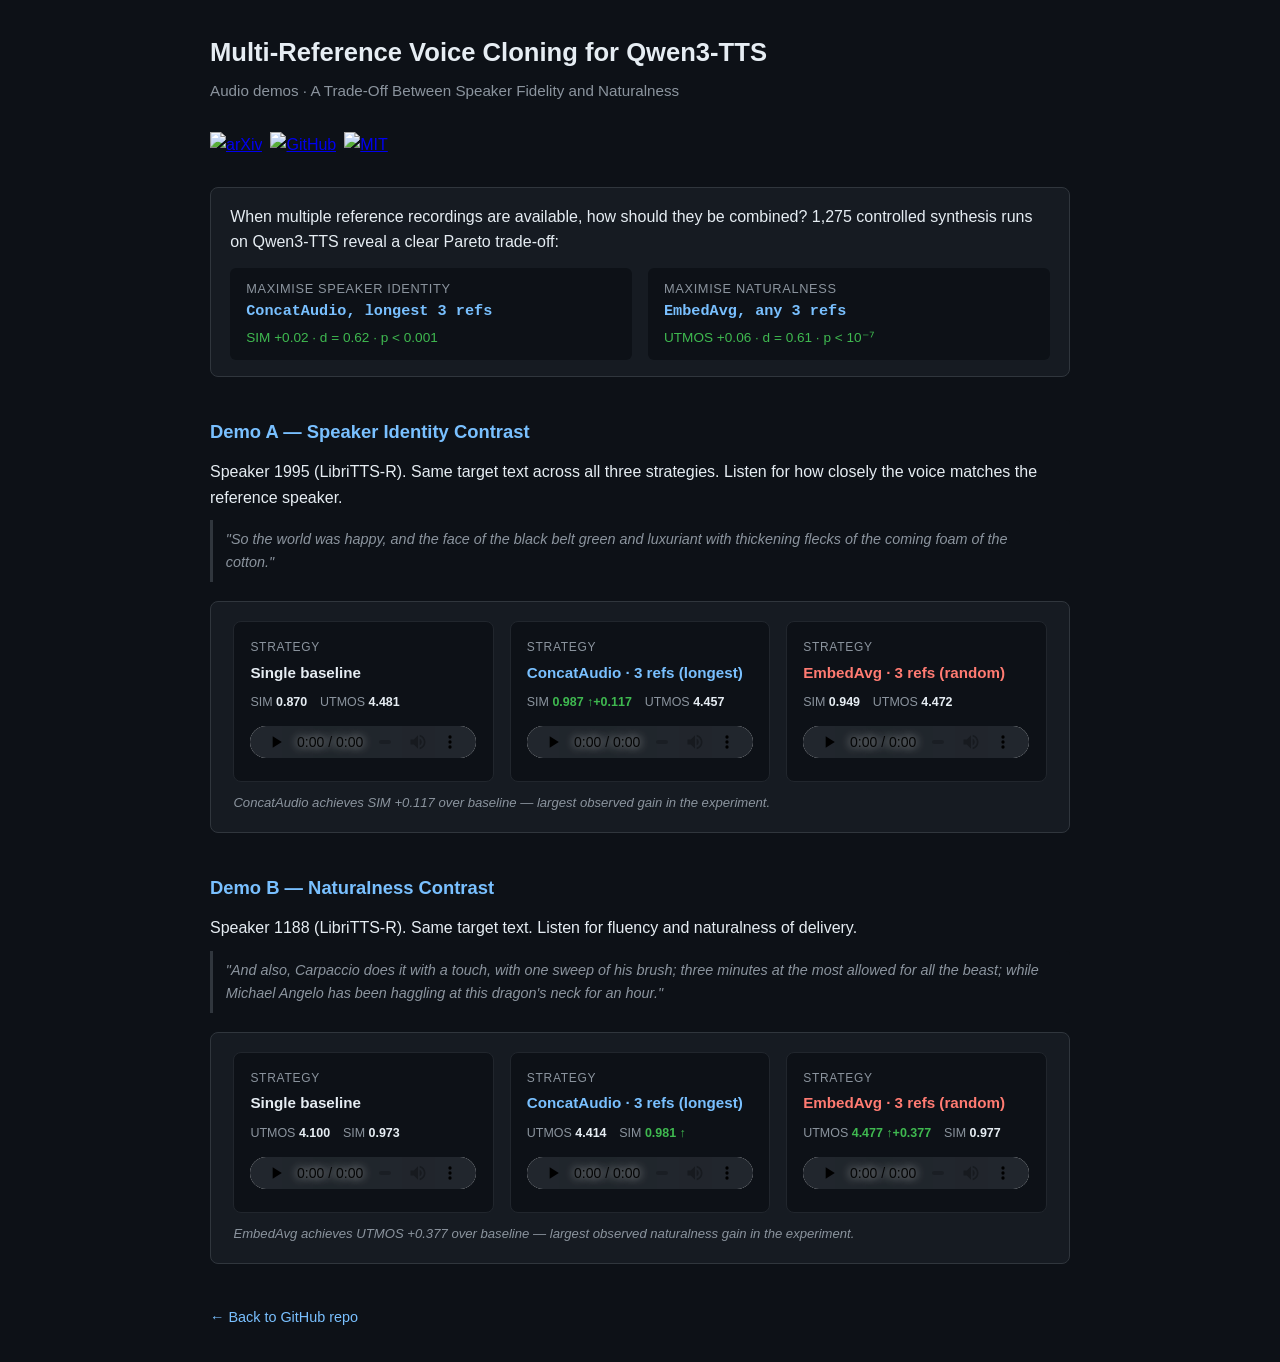
==== docs/index.html @ 938e25a0 "demo: add GitHub Pages audio demo site with best-contrast examples from results" ====
<!DOCTYPE html>
<html lang="en">
<head>
  <meta charset="UTF-8">
  <meta name="viewport" content="width=device-width, initial-scale=1.0">
  <title>Multi-Reference Voice Cloning — Audio Demos</title>
  <style>
    * { box-sizing: border-box; margin: 0; padding: 0; }

    body {
      font-family: -apple-system, BlinkMacSystemFont, "Segoe UI", Helvetica, Arial, sans-serif;
      background: #0d1117;
      color: #e6edf3;
      line-height: 1.6;
      padding: 2rem 1rem;
    }

    .container { max-width: 860px; margin: 0 auto; }

    h1 { font-size: 1.6rem; font-weight: 700; margin-bottom: 0.4rem; }
    h2 { font-size: 1.15rem; font-weight: 600; margin: 2.5rem 0 0.8rem; color: #79c0ff; }
    h3 { font-size: 0.95rem; font-weight: 600; margin-bottom: 0.3rem; color: #a5d6ff; }

    .subtitle { color: #8b949e; font-size: 0.95rem; margin-bottom: 1.8rem; }

    .badges { display: flex; gap: 0.5rem; flex-wrap: wrap; margin-bottom: 1.8rem; }
    .badges a img { height: 20px; }

    .finding {
      background: #161b22;
      border: 1px solid #30363d;
      border-radius: 8px;
      padding: 1rem 1.2rem;
      margin-bottom: 1.8rem;
    }
    .finding-grid { display: grid; grid-template-columns: 1fr 1fr; gap: 1rem; margin-top: 0.8rem; }
    .finding-item { background: #0d1117; border-radius: 6px; padding: 0.7rem 1rem; }
    .finding-item .goal { font-size: 0.8rem; text-transform: uppercase; color: #8b949e; letter-spacing: 0.05em; }
    .finding-item .strategy { font-weight: 600; font-family: monospace; font-size: 0.95rem; color: #79c0ff; }
    .finding-item .gain { font-size: 0.85rem; color: #3fb950; margin-top: 0.2rem; }

    .demo-set {
      background: #161b22;
      border: 1px solid #30363d;
      border-radius: 8px;
      padding: 1.2rem 1.4rem;
      margin-bottom: 1.5rem;
    }
    .target-text {
      background: #0d1117;
      border-left: 3px solid #30363d;
      padding: 0.5rem 0.8rem;
      margin: 0.6rem 0 1.2rem;
      font-style: italic;
      font-size: 0.9rem;
      color: #8b949e;
      border-radius: 0 4px 4px 0;
    }

    .samples { display: grid; grid-template-columns: repeat(auto-fit, minmax(220px, 1fr)); gap: 1rem; }
    .sample {
      background: #0d1117;
      border: 1px solid #21262d;
      border-radius: 8px;
      padding: 1rem;
    }
    .sample-label {
      font-size: 0.75rem;
      text-transform: uppercase;
      letter-spacing: 0.06em;
      color: #8b949e;
      margin-bottom: 0.2rem;
    }
    .sample-name { font-weight: 600; font-size: 0.95rem; margin-bottom: 0.5rem; }
    .sample-name.baseline { color: #e6edf3; }
    .sample-name.concat { color: #79c0ff; }
    .sample-name.embed { color: #ff7b72; }

    .metrics { display: flex; gap: 0.8rem; margin-bottom: 0.6rem; flex-wrap: wrap; }
    .metric { font-size: 0.78rem; color: #8b949e; }
    .metric span { color: #e6edf3; font-weight: 600; }
    .metric .up { color: #3fb950; }
    .metric .down { color: #ff7b72; }

    audio {
      width: 100%;
      height: 32px;
      margin-top: 0.2rem;
    }
    audio::-webkit-media-controls-panel { background: #21262d; }

    .section-note {
      font-size: 0.82rem;
      color: #8b949e;
      margin-top: 0.6rem;
      font-style: italic;
    }

    .back-link { margin-top: 2.5rem; }
    .back-link a { color: #79c0ff; text-decoration: none; font-size: 0.9rem; }
    .back-link a:hover { text-decoration: underline; }

    @media (max-width: 600px) {
      .finding-grid { grid-template-columns: 1fr; }
      .samples { grid-template-columns: 1fr; }
    }
  </style>
</head>
<body>
<div class="container">

  <h1>Multi-Reference Voice Cloning for Qwen3-TTS</h1>
  <p class="subtitle">Audio demos · A Trade-Off Between Speaker Fidelity and Naturalness</p>

  <div class="badges">
    <a href="https://arxiv.org/abs/XXXX.XXXXX"><img src="https://img.shields.io/badge/arXiv-XXXX.XXXXX-b31b1b.svg" alt="arXiv"></a>
    <a href="https://github.com/CallumJMac/tts"><img src="https://img.shields.io/badge/GitHub-CallumJMac/tts-24292e.svg?logo=github" alt="GitHub"></a>
    <a href="https://opensource.org/licenses/MIT"><img src="https://img.shields.io/badge/License-MIT-yellow.svg" alt="MIT"></a>
  </div>

  <div class="finding">
    <p>When multiple reference recordings are available, how should they be combined?
    1,275 controlled synthesis runs on Qwen3-TTS reveal a clear Pareto trade-off:</p>
    <div class="finding-grid">
      <div class="finding-item">
        <div class="goal">Maximise speaker identity</div>
        <div class="strategy">ConcatAudio, longest 3 refs</div>
        <div class="gain">SIM +0.02 · d = 0.62 · p &lt; 0.001</div>
      </div>
      <div class="finding-item">
        <div class="goal">Maximise naturalness</div>
        <div class="strategy">EmbedAvg, any 3 refs</div>
        <div class="gain">UTMOS +0.06 · d = 0.61 · p &lt; 10⁻⁷</div>
      </div>
    </div>
  </div>

  <!-- ── Demo A: Speaker identity contrast ──────────────────────────── -->
  <h2>Demo A — Speaker Identity Contrast</h2>
  <p>Speaker 1995 (LibriTTS-R). Same target text across all three strategies.
  Listen for how closely the voice matches the reference speaker.</p>
  <div class="target-text">
    "So the world was happy, and the face of the black belt green and luxuriant
    with thickening flecks of the coming foam of the cotton."
  </div>

  <div class="demo-set">
    <div class="samples">
      <div class="sample">
        <div class="sample-label">Strategy</div>
        <div class="sample-name baseline">Single baseline</div>
        <div class="metrics">
          <div class="metric">SIM <span>0.870</span></div>
          <div class="metric">UTMOS <span>4.481</span></div>
        </div>
        <audio controls preload="none">
          <source src="samples/demo_a_baseline.wav" type="audio/wav">
        </audio>
      </div>

      <div class="sample">
        <div class="sample-label">Strategy</div>
        <div class="sample-name concat">ConcatAudio · 3 refs (longest)</div>
        <div class="metrics">
          <div class="metric">SIM <span class="up">0.987 ↑+0.117</span></div>
          <div class="metric">UTMOS <span>4.457</span></div>
        </div>
        <audio controls preload="none">
          <source src="samples/demo_a_concat.wav" type="audio/wav">
        </audio>
      </div>

      <div class="sample">
        <div class="sample-label">Strategy</div>
        <div class="sample-name embed">EmbedAvg · 3 refs (random)</div>
        <div class="metrics">
          <div class="metric">SIM <span>0.949</span></div>
          <div class="metric">UTMOS <span>4.472</span></div>
        </div>
        <audio controls preload="none">
          <source src="samples/demo_a_embed.wav" type="audio/wav">
        </audio>
      </div>
    </div>
    <p class="section-note">ConcatAudio achieves SIM +0.117 over baseline — largest observed gain in the experiment.</p>
  </div>

  <!-- ── Demo B: Naturalness contrast ───────────────────────────────── -->
  <h2>Demo B — Naturalness Contrast</h2>
  <p>Speaker 1188 (LibriTTS-R). Same target text. Listen for fluency and
  naturalness of delivery.</p>
  <div class="target-text">
    "And also, Carpaccio does it with a touch, with one sweep of his brush;
    three minutes at the most allowed for all the beast; while Michael Angelo
    has been haggling at this dragon's neck for an hour."
  </div>

  <div class="demo-set">
    <div class="samples">
      <div class="sample">
        <div class="sample-label">Strategy</div>
        <div class="sample-name baseline">Single baseline</div>
        <div class="metrics">
          <div class="metric">UTMOS <span>4.100</span></div>
          <div class="metric">SIM <span>0.973</span></div>
        </div>
        <audio controls preload="none">
          <source src="samples/demo_b_baseline.wav" type="audio/wav">
        </audio>
      </div>

      <div class="sample">
        <div class="sample-label">Strategy</div>
        <div class="sample-name concat">ConcatAudio · 3 refs (longest)</div>
        <div class="metrics">
          <div class="metric">UTMOS <span>4.414</span></div>
          <div class="metric">SIM <span class="up">0.981 ↑</span></div>
        </div>
        <audio controls preload="none">
          <source src="samples/demo_b_concat.wav" type="audio/wav">
        </audio>
      </div>

      <div class="sample">
        <div class="sample-label">Strategy</div>
        <div class="sample-name embed">EmbedAvg · 3 refs (random)</div>
        <div class="metrics">
          <div class="metric">UTMOS <span class="up">4.477 ↑+0.377</span></div>
          <div class="metric">SIM <span>0.977</span></div>
        </div>
        <audio controls preload="none">
          <source src="samples/demo_b_embed.wav" type="audio/wav">
        </audio>
      </div>
    </div>
    <p class="section-note">EmbedAvg achieves UTMOS +0.377 over baseline — largest observed naturalness gain in the experiment.</p>
  </div>

  <div class="back-link">
    <a href="https://github.com/CallumJMac/tts">← Back to GitHub repo</a>
  </div>

</div>
</body>
</html>
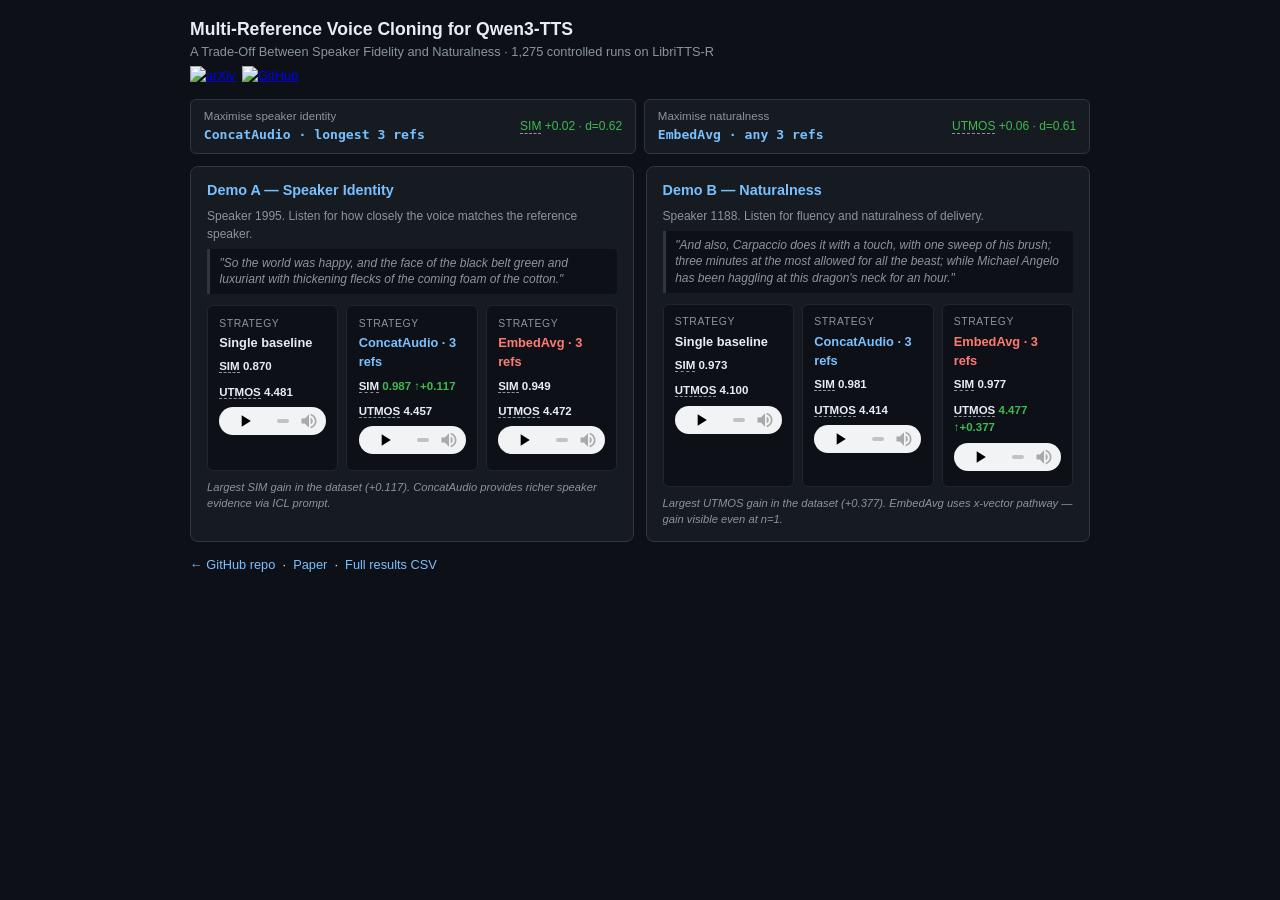
==== commit 571d0650: "demo: fix metric order consistency, add tooltips, compact layout to single screen" ====
--- a/docs/index.html
+++ b/docs/index.html
@@ -11,97 +11,127 @@
       font-family: -apple-system, BlinkMacSystemFont, "Segoe UI", Helvetica, Arial, sans-serif;
       background: #0d1117;
       color: #e6edf3;
-      line-height: 1.6;
-      padding: 2rem 1rem;
-    }
-
-    .container { max-width: 860px; margin: 0 auto; }
-
-    h1 { font-size: 1.6rem; font-weight: 700; margin-bottom: 0.4rem; }
-    h2 { font-size: 1.15rem; font-weight: 600; margin: 2.5rem 0 0.8rem; color: #79c0ff; }
-    h3 { font-size: 0.95rem; font-weight: 600; margin-bottom: 0.3rem; color: #a5d6ff; }
-
-    .subtitle { color: #8b949e; font-size: 0.95rem; margin-bottom: 1.8rem; }
-
-    .badges { display: flex; gap: 0.5rem; flex-wrap: wrap; margin-bottom: 1.8rem; }
-    .badges a img { height: 20px; }
-
+      font-size: 13px;
+      line-height: 1.5;
+      padding: 1rem;
+      min-height: 100vh;
+    }
+
+    .container { max-width: 900px; margin: 0 auto; }
+
+    /* Header */
+    .header { display: flex; justify-content: space-between; align-items: flex-start; gap: 1rem; margin-bottom: 0.8rem; flex-wrap: wrap; }
+    h1 { font-size: 1.1rem; font-weight: 700; }
+    .subtitle { color: #8b949e; font-size: 0.8rem; }
+    .badges { display: flex; gap: 0.4rem; flex-wrap: wrap; margin-top: 0.3rem; }
+    .badges a img { height: 18px; }
+
+    /* Finding bar */
     .finding {
+      display: grid;
+      grid-template-columns: 1fr 1fr;
+      gap: 0.5rem;
+      margin-bottom: 0.8rem;
+    }
+    .finding-item {
       background: #161b22;
       border: 1px solid #30363d;
-      border-radius: 8px;
-      padding: 1rem 1.2rem;
-      margin-bottom: 1.8rem;
-    }
-    .finding-grid { display: grid; grid-template-columns: 1fr 1fr; gap: 1rem; margin-top: 0.8rem; }
-    .finding-item { background: #0d1117; border-radius: 6px; padding: 0.7rem 1rem; }
-    .finding-item .goal { font-size: 0.8rem; text-transform: uppercase; color: #8b949e; letter-spacing: 0.05em; }
-    .finding-item .strategy { font-weight: 600; font-family: monospace; font-size: 0.95rem; color: #79c0ff; }
-    .finding-item .gain { font-size: 0.85rem; color: #3fb950; margin-top: 0.2rem; }
+      border-radius: 6px;
+      padding: 0.5rem 0.8rem;
+      display: flex;
+      align-items: center;
+      gap: 0.8rem;
+    }
+    .finding-item .goal { font-size: 0.72rem; color: #8b949e; white-space: nowrap; }
+    .finding-item .strategy { font-weight: 600; font-family: monospace; font-size: 0.82rem; color: #79c0ff; }
+    .finding-item .gain { font-size: 0.75rem; color: #3fb950; margin-left: auto; white-space: nowrap; }
+
+    /* Demo grid */
+    .demos { display: grid; grid-template-columns: 1fr 1fr; gap: 0.7rem; }
 
     .demo-set {
       background: #161b22;
       border: 1px solid #30363d;
       border-radius: 8px;
-      padding: 1.2rem 1.4rem;
-      margin-bottom: 1.5rem;
-    }
+      padding: 0.8rem 1rem;
+    }
+    h2 { font-size: 0.9rem; font-weight: 700; color: #79c0ff; margin-bottom: 0.3rem; }
+    .desc { color: #8b949e; font-size: 0.75rem; margin-bottom: 0.4rem; }
     .target-text {
       background: #0d1117;
       border-left: 3px solid #30363d;
-      padding: 0.5rem 0.8rem;
-      margin: 0.6rem 0 1.2rem;
+      padding: 0.35rem 0.6rem;
+      margin-bottom: 0.7rem;
       font-style: italic;
-      font-size: 0.9rem;
+      font-size: 0.75rem;
       color: #8b949e;
       border-radius: 0 4px 4px 0;
-    }
-
-    .samples { display: grid; grid-template-columns: repeat(auto-fit, minmax(220px, 1fr)); gap: 1rem; }
+      line-height: 1.4;
+    }
+
+    .samples { display: grid; grid-template-columns: 1fr 1fr 1fr; gap: 0.5rem; }
     .sample {
       background: #0d1117;
       border: 1px solid #21262d;
-      border-radius: 8px;
-      padding: 1rem;
-    }
-    .sample-label {
-      font-size: 0.75rem;
-      text-transform: uppercase;
-      letter-spacing: 0.06em;
-      color: #8b949e;
-      margin-bottom: 0.2rem;
-    }
-    .sample-name { font-weight: 600; font-size: 0.95rem; margin-bottom: 0.5rem; }
+      border-radius: 6px;
+      padding: 0.6rem 0.7rem;
+    }
+    .sample-label { font-size: 0.65rem; text-transform: uppercase; letter-spacing: 0.06em; color: #8b949e; }
+    .sample-name { font-weight: 600; font-size: 0.8rem; margin: 0.1rem 0 0.4rem; }
     .sample-name.baseline { color: #e6edf3; }
-    .sample-name.concat { color: #79c0ff; }
-    .sample-name.embed { color: #ff7b72; }
-
-    .metrics { display: flex; gap: 0.8rem; margin-bottom: 0.6rem; flex-wrap: wrap; }
-    .metric { font-size: 0.78rem; color: #8b949e; }
+    .sample-name.concat   { color: #79c0ff; }
+    .sample-name.embed    { color: #ff7b72; }
+
+    .metrics { display: flex; gap: 0.5rem; margin-bottom: 0.4rem; flex-wrap: wrap; }
+    .metric { font-size: 0.72rem; color: #8b949e; }
     .metric span { color: #e6edf3; font-weight: 600; }
     .metric .up { color: #3fb950; }
-    .metric .down { color: #ff7b72; }
+
+    /* Tooltip */
+    .tip {
+      position: relative;
+      cursor: help;
+      border-bottom: 1px dashed #8b949e;
+    }
+    .tip::after {
+      content: attr(data-tip);
+      position: absolute;
+      bottom: 120%;
+      left: 50%;
+      transform: translateX(-50%);
+      background: #161b22;
+      border: 1px solid #30363d;
+      color: #e6edf3;
+      font-size: 0.7rem;
+      padding: 0.3rem 0.5rem;
+      border-radius: 4px;
+      white-space: nowrap;
+      pointer-events: none;
+      opacity: 0;
+      transition: opacity 0.15s;
+      z-index: 10;
+    }
+    .tip:hover::after { opacity: 1; }
 
     audio {
       width: 100%;
-      height: 32px;
-      margin-top: 0.2rem;
-    }
-    audio::-webkit-media-controls-panel { background: #21262d; }
-
-    .section-note {
-      font-size: 0.82rem;
+      height: 28px;
+    }
+
+    .note {
+      font-size: 0.7rem;
       color: #8b949e;
-      margin-top: 0.6rem;
       font-style: italic;
-    }
-
-    .back-link { margin-top: 2.5rem; }
-    .back-link a { color: #79c0ff; text-decoration: none; font-size: 0.9rem; }
+      margin-top: 0.5rem;
+    }
+
+    .back-link { margin-top: 0.8rem; font-size: 0.8rem; }
+    .back-link a { color: #79c0ff; text-decoration: none; }
     .back-link a:hover { text-decoration: underline; }
 
-    @media (max-width: 600px) {
-      .finding-grid { grid-template-columns: 1fr; }
+    @media (max-width: 700px) {
+      .demos { grid-template-columns: 1fr; }
+      .finding { grid-template-columns: 1fr; }
       .samples { grid-template-columns: 1fr; }
     }
   </style>
@@ -109,135 +139,136 @@
 <body>
 <div class="container">
 
-  <h1>Multi-Reference Voice Cloning for Qwen3-TTS</h1>
-  <p class="subtitle">Audio demos · A Trade-Off Between Speaker Fidelity and Naturalness</p>
-
-  <div class="badges">
-    <a href="https://arxiv.org/abs/XXXX.XXXXX"><img src="https://img.shields.io/badge/arXiv-XXXX.XXXXX-b31b1b.svg" alt="arXiv"></a>
-    <a href="https://github.com/CallumJMac/tts"><img src="https://img.shields.io/badge/GitHub-CallumJMac/tts-24292e.svg?logo=github" alt="GitHub"></a>
-    <a href="https://opensource.org/licenses/MIT"><img src="https://img.shields.io/badge/License-MIT-yellow.svg" alt="MIT"></a>
+  <div class="header">
+    <div>
+      <h1>Multi-Reference Voice Cloning for Qwen3-TTS</h1>
+      <p class="subtitle">A Trade-Off Between Speaker Fidelity and Naturalness · 1,275 controlled runs on LibriTTS-R</p>
+      <div class="badges">
+        <a href="https://arxiv.org/abs/XXXX.XXXXX"><img src="https://img.shields.io/badge/arXiv-XXXX.XXXXX-b31b1b.svg" alt="arXiv"></a>
+        <a href="https://github.com/CallumJMac/tts"><img src="https://img.shields.io/badge/GitHub-CallumJMac/tts-24292e.svg?logo=github" alt="GitHub"></a>
+      </div>
+    </div>
   </div>
 
   <div class="finding">
-    <p>When multiple reference recordings are available, how should they be combined?
-    1,275 controlled synthesis runs on Qwen3-TTS reveal a clear Pareto trade-off:</p>
-    <div class="finding-grid">
-      <div class="finding-item">
+    <div class="finding-item">
+      <div>
         <div class="goal">Maximise speaker identity</div>
-        <div class="strategy">ConcatAudio, longest 3 refs</div>
-        <div class="gain">SIM +0.02 · d = 0.62 · p &lt; 0.001</div>
-      </div>
-      <div class="finding-item">
+        <div class="strategy">ConcatAudio · longest 3 refs</div>
+      </div>
+      <div class="gain"><span class="tip" data-tip="WavLM cosine similarity vs ground-truth audio">SIM</span> +0.02 · d=0.62</div>
+    </div>
+    <div class="finding-item">
+      <div>
         <div class="goal">Maximise naturalness</div>
-        <div class="strategy">EmbedAvg, any 3 refs</div>
-        <div class="gain">UTMOS +0.06 · d = 0.61 · p &lt; 10⁻⁷</div>
-      </div>
-    </div>
-  </div>
-
-  <!-- ── Demo A: Speaker identity contrast ──────────────────────────── -->
-  <h2>Demo A — Speaker Identity Contrast</h2>
-  <p>Speaker 1995 (LibriTTS-R). Same target text across all three strategies.
-  Listen for how closely the voice matches the reference speaker.</p>
-  <div class="target-text">
-    "So the world was happy, and the face of the black belt green and luxuriant
-    with thickening flecks of the coming foam of the cotton."
-  </div>
-
-  <div class="demo-set">
-    <div class="samples">
-      <div class="sample">
-        <div class="sample-label">Strategy</div>
-        <div class="sample-name baseline">Single baseline</div>
-        <div class="metrics">
-          <div class="metric">SIM <span>0.870</span></div>
-          <div class="metric">UTMOS <span>4.481</span></div>
-        </div>
-        <audio controls preload="none">
-          <source src="samples/demo_a_baseline.wav" type="audio/wav">
-        </audio>
-      </div>
-
-      <div class="sample">
-        <div class="sample-label">Strategy</div>
-        <div class="sample-name concat">ConcatAudio · 3 refs (longest)</div>
-        <div class="metrics">
-          <div class="metric">SIM <span class="up">0.987 ↑+0.117</span></div>
-          <div class="metric">UTMOS <span>4.457</span></div>
-        </div>
-        <audio controls preload="none">
-          <source src="samples/demo_a_concat.wav" type="audio/wav">
-        </audio>
-      </div>
-
-      <div class="sample">
-        <div class="sample-label">Strategy</div>
-        <div class="sample-name embed">EmbedAvg · 3 refs (random)</div>
-        <div class="metrics">
-          <div class="metric">SIM <span>0.949</span></div>
-          <div class="metric">UTMOS <span>4.472</span></div>
-        </div>
-        <audio controls preload="none">
-          <source src="samples/demo_a_embed.wav" type="audio/wav">
-        </audio>
-      </div>
-    </div>
-    <p class="section-note">ConcatAudio achieves SIM +0.117 over baseline — largest observed gain in the experiment.</p>
-  </div>
-
-  <!-- ── Demo B: Naturalness contrast ───────────────────────────────── -->
-  <h2>Demo B — Naturalness Contrast</h2>
-  <p>Speaker 1188 (LibriTTS-R). Same target text. Listen for fluency and
-  naturalness of delivery.</p>
-  <div class="target-text">
-    "And also, Carpaccio does it with a touch, with one sweep of his brush;
-    three minutes at the most allowed for all the beast; while Michael Angelo
-    has been haggling at this dragon's neck for an hour."
-  </div>
-
-  <div class="demo-set">
-    <div class="samples">
-      <div class="sample">
-        <div class="sample-label">Strategy</div>
-        <div class="sample-name baseline">Single baseline</div>
-        <div class="metrics">
-          <div class="metric">UTMOS <span>4.100</span></div>
-          <div class="metric">SIM <span>0.973</span></div>
-        </div>
-        <audio controls preload="none">
-          <source src="samples/demo_b_baseline.wav" type="audio/wav">
-        </audio>
-      </div>
-
-      <div class="sample">
-        <div class="sample-label">Strategy</div>
-        <div class="sample-name concat">ConcatAudio · 3 refs (longest)</div>
-        <div class="metrics">
-          <div class="metric">UTMOS <span>4.414</span></div>
-          <div class="metric">SIM <span class="up">0.981 ↑</span></div>
-        </div>
-        <audio controls preload="none">
-          <source src="samples/demo_b_concat.wav" type="audio/wav">
-        </audio>
-      </div>
-
-      <div class="sample">
-        <div class="sample-label">Strategy</div>
-        <div class="sample-name embed">EmbedAvg · 3 refs (random)</div>
-        <div class="metrics">
-          <div class="metric">UTMOS <span class="up">4.477 ↑+0.377</span></div>
-          <div class="metric">SIM <span>0.977</span></div>
-        </div>
-        <audio controls preload="none">
-          <source src="samples/demo_b_embed.wav" type="audio/wav">
-        </audio>
-      </div>
-    </div>
-    <p class="section-note">EmbedAvg achieves UTMOS +0.377 over baseline — largest observed naturalness gain in the experiment.</p>
+        <div class="strategy">EmbedAvg · any 3 refs</div>
+      </div>
+      <div class="gain"><span class="tip" data-tip="UTMOS22 predicted mean opinion score (1–5)">UTMOS</span> +0.06 · d=0.61</div>
+    </div>
+  </div>
+
+  <div class="demos">
+
+    <!-- Demo A -->
+    <div class="demo-set">
+      <h2>Demo A — Speaker Identity</h2>
+      <p class="desc">Speaker 1995. Listen for how closely the voice matches the reference speaker.</p>
+      <div class="target-text">"So the world was happy, and the face of the black belt green and luxuriant with thickening flecks of the coming foam of the cotton."</div>
+
+      <div class="samples">
+        <div class="sample">
+          <div class="sample-label">Strategy</div>
+          <div class="sample-name baseline">Single baseline</div>
+          <div class="metrics">
+            <div class="metric"><span class="tip" data-tip="WavLM cosine similarity vs ground-truth audio">SIM</span> <span>0.870</span></div>
+            <div class="metric"><span class="tip" data-tip="UTMOS22 predicted mean opinion score (1–5)">UTMOS</span> <span>4.481</span></div>
+          </div>
+          <audio controls preload="none">
+            <source src="samples/demo_a_baseline.wav" type="audio/wav">
+          </audio>
+        </div>
+
+        <div class="sample">
+          <div class="sample-label">Strategy</div>
+          <div class="sample-name concat">ConcatAudio · 3 refs</div>
+          <div class="metrics">
+            <div class="metric"><span class="tip" data-tip="WavLM cosine similarity vs ground-truth audio">SIM</span> <span class="up">0.987 ↑+0.117</span></div>
+            <div class="metric"><span class="tip" data-tip="UTMOS22 predicted mean opinion score (1–5)">UTMOS</span> <span>4.457</span></div>
+          </div>
+          <audio controls preload="none">
+            <source src="samples/demo_a_concat.wav" type="audio/wav">
+          </audio>
+        </div>
+
+        <div class="sample">
+          <div class="sample-label">Strategy</div>
+          <div class="sample-name embed">EmbedAvg · 3 refs</div>
+          <div class="metrics">
+            <div class="metric"><span class="tip" data-tip="WavLM cosine similarity vs ground-truth audio">SIM</span> <span>0.949</span></div>
+            <div class="metric"><span class="tip" data-tip="UTMOS22 predicted mean opinion score (1–5)">UTMOS</span> <span>4.472</span></div>
+          </div>
+          <audio controls preload="none">
+            <source src="samples/demo_a_embed.wav" type="audio/wav">
+          </audio>
+        </div>
+      </div>
+      <p class="note">Largest SIM gain in the dataset (+0.117). ConcatAudio provides richer speaker evidence via ICL prompt.</p>
+    </div>
+
+    <!-- Demo B -->
+    <div class="demo-set">
+      <h2>Demo B — Naturalness</h2>
+      <p class="desc">Speaker 1188. Listen for fluency and naturalness of delivery.</p>
+      <div class="target-text">"And also, Carpaccio does it with a touch, with one sweep of his brush; three minutes at the most allowed for all the beast; while Michael Angelo has been haggling at this dragon's neck for an hour."</div>
+
+      <div class="samples">
+        <div class="sample">
+          <div class="sample-label">Strategy</div>
+          <div class="sample-name baseline">Single baseline</div>
+          <div class="metrics">
+            <div class="metric"><span class="tip" data-tip="WavLM cosine similarity vs ground-truth audio">SIM</span> <span>0.973</span></div>
+            <div class="metric"><span class="tip" data-tip="UTMOS22 predicted mean opinion score (1–5)">UTMOS</span> <span>4.100</span></div>
+          </div>
+          <audio controls preload="none">
+            <source src="samples/demo_b_baseline.wav" type="audio/wav">
+          </audio>
+        </div>
+
+        <div class="sample">
+          <div class="sample-label">Strategy</div>
+          <div class="sample-name concat">ConcatAudio · 3 refs</div>
+          <div class="metrics">
+            <div class="metric"><span class="tip" data-tip="WavLM cosine similarity vs ground-truth audio">SIM</span> <span>0.981</span></div>
+            <div class="metric"><span class="tip" data-tip="UTMOS22 predicted mean opinion score (1–5)">UTMOS</span> <span>4.414</span></div>
+          </div>
+          <audio controls preload="none">
+            <source src="samples/demo_b_concat.wav" type="audio/wav">
+          </audio>
+        </div>
+
+        <div class="sample">
+          <div class="sample-label">Strategy</div>
+          <div class="sample-name embed">EmbedAvg · 3 refs</div>
+          <div class="metrics">
+            <div class="metric"><span class="tip" data-tip="WavLM cosine similarity vs ground-truth audio">SIM</span> <span>0.977</span></div>
+            <div class="metric"><span class="tip" data-tip="UTMOS22 predicted mean opinion score (1–5)">UTMOS</span> <span class="up">4.477 ↑+0.377</span></div>
+          </div>
+          <audio controls preload="none">
+            <source src="samples/demo_b_embed.wav" type="audio/wav">
+          </audio>
+        </div>
+      </div>
+      <p class="note">Largest UTMOS gain in the dataset (+0.377). EmbedAvg uses x-vector pathway — gain visible even at n=1.</p>
+    </div>
+
   </div>
 
   <div class="back-link">
-    <a href="https://github.com/CallumJMac/tts">← Back to GitHub repo</a>
+    <a href="https://github.com/CallumJMac/tts">← GitHub repo</a>
+    &nbsp;·&nbsp;
+    <a href="https://arxiv.org/abs/XXXX.XXXXX">Paper</a>
+    &nbsp;·&nbsp;
+    <a href="https://github.com/CallumJMac/tts/blob/main/results/phase3/results.csv">Full results CSV</a>
   </div>
 
 </div>
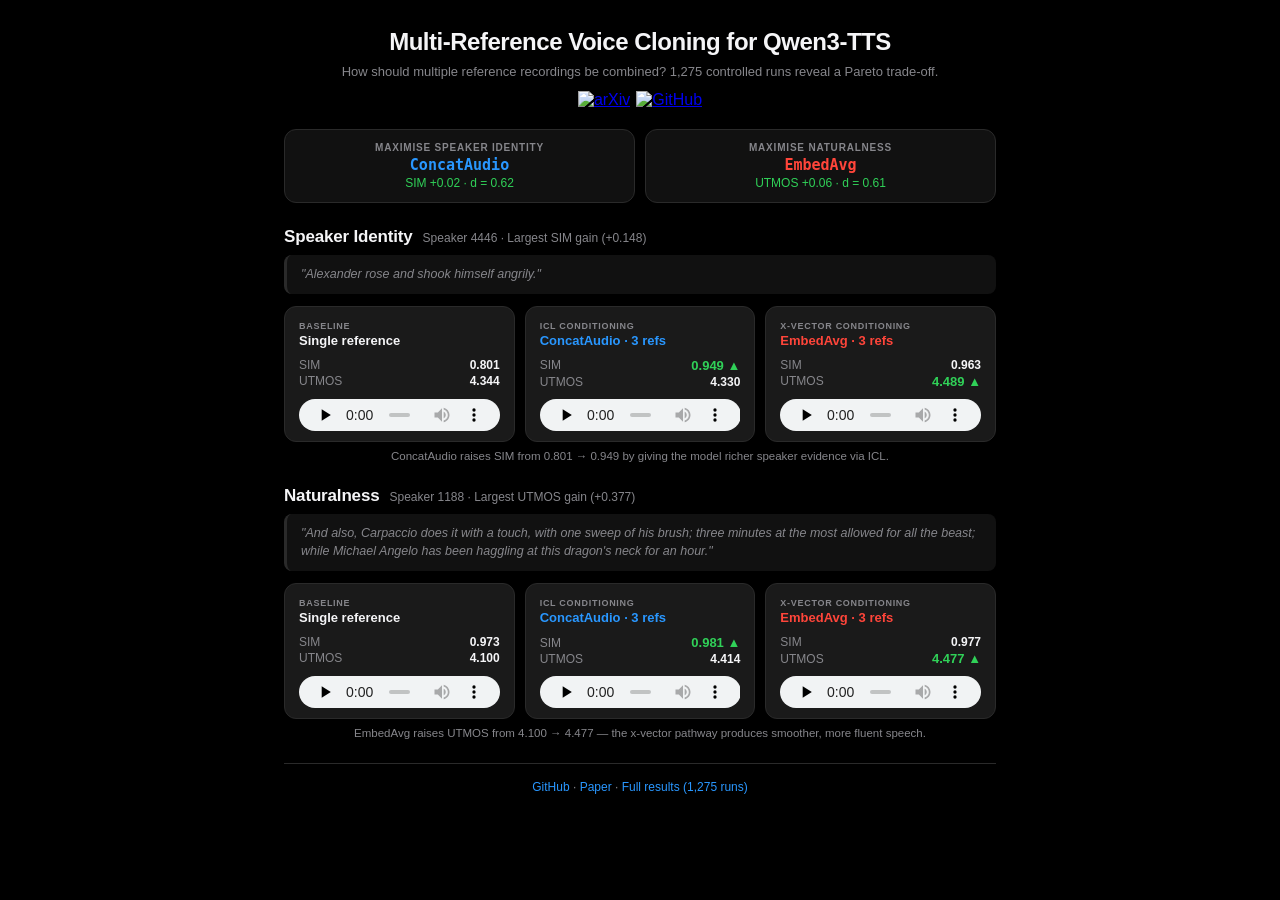
==== commit 91cd7e10: "demo: redesign audio demo page, replace Demo A with cleaner speaker 4446 examples" ====
--- a/docs/index.html
+++ b/docs/index.html
@@ -5,106 +5,173 @@
   <meta name="viewport" content="width=device-width, initial-scale=1.0">
   <title>Multi-Reference Voice Cloning — Audio Demos</title>
   <style>
+    :root {
+      --bg:       #000000;
+      --surface:  #111111;
+      --card:     #1a1a1a;
+      --border:   #2a2a2a;
+      --text:     #f5f5f7;
+      --text2:    #86868b;
+      --blue:     #2997ff;
+      --green:    #30d158;
+      --red:      #ff453a;
+      --radius:   12px;
+    }
+
     * { box-sizing: border-box; margin: 0; padding: 0; }
 
     body {
-      font-family: -apple-system, BlinkMacSystemFont, "Segoe UI", Helvetica, Arial, sans-serif;
-      background: #0d1117;
-      color: #e6edf3;
+      font-family: -apple-system, BlinkMacSystemFont, "SF Pro Display", "SF Pro Text", "Helvetica Neue", Helvetica, Arial, sans-serif;
+      background: var(--bg);
+      color: var(--text);
+      -webkit-font-smoothing: antialiased;
+    }
+
+    .page {
+      max-width: 760px;
+      margin: 0 auto;
+      padding: 28px 24px 32px;
+    }
+
+    /* ── Header ─────────────────────────────────────── */
+    .hero { text-align: center; margin-bottom: 20px; }
+    .hero h1 {
+      font-size: 24px;
+      font-weight: 700;
+      letter-spacing: -0.02em;
+      line-height: 1.2;
+      margin-bottom: 6px;
+    }
+    .hero .sub {
       font-size: 13px;
-      line-height: 1.5;
-      padding: 1rem;
-      min-height: 100vh;
-    }
-
-    .container { max-width: 900px; margin: 0 auto; }
-
-    /* Header */
-    .header { display: flex; justify-content: space-between; align-items: flex-start; gap: 1rem; margin-bottom: 0.8rem; flex-wrap: wrap; }
-    h1 { font-size: 1.1rem; font-weight: 700; }
-    .subtitle { color: #8b949e; font-size: 0.8rem; }
-    .badges { display: flex; gap: 0.4rem; flex-wrap: wrap; margin-top: 0.3rem; }
+      color: var(--text2);
+      line-height: 1.4;
+      margin-bottom: 10px;
+    }
+    .badges { display: flex; gap: 6px; justify-content: center; }
     .badges a img { height: 18px; }
 
-    /* Finding bar */
-    .finding {
+    /* ── Key findings ───────────────────────────────── */
+    .findings {
       display: grid;
       grid-template-columns: 1fr 1fr;
-      gap: 0.5rem;
-      margin-bottom: 0.8rem;
-    }
-    .finding-item {
-      background: #161b22;
-      border: 1px solid #30363d;
-      border-radius: 6px;
-      padding: 0.5rem 0.8rem;
+      gap: 10px;
+      margin-bottom: 24px;
+    }
+    .pill {
+      background: var(--surface);
+      border: 1px solid var(--border);
+      border-radius: var(--radius);
+      padding: 12px 16px;
+      text-align: center;
+    }
+    .pill .label {
+      font-size: 10px;
+      font-weight: 600;
+      text-transform: uppercase;
+      letter-spacing: 0.08em;
+      color: var(--text2);
+      margin-bottom: 3px;
+    }
+    .pill .strategy {
+      font-size: 15px;
+      font-weight: 700;
+      font-family: "SF Mono", SFMono-Regular, Menlo, monospace;
+    }
+    .pill .strategy.blue { color: var(--blue); }
+    .pill .strategy.red  { color: var(--red); }
+    .pill .stat { font-size: 12px; color: var(--green); font-weight: 500; margin-top: 2px; }
+
+    /* ── Demo section ───────────────────────────────── */
+    .demo { margin-bottom: 24px; }
+    .demo-header { display: flex; align-items: baseline; gap: 10px; margin-bottom: 4px; }
+    .demo h2 {
+      font-size: 17px;
+      font-weight: 700;
+      letter-spacing: -0.01em;
+    }
+    .demo .desc {
+      font-size: 12px;
+      color: var(--text2);
+    }
+    .quote {
+      background: var(--surface);
+      border-radius: 8px;
+      padding: 10px 14px;
+      margin: 8px 0 12px;
+      font-size: 12.5px;
+      font-style: italic;
+      color: var(--text2);
+      line-height: 1.5;
+      border-left: 3px solid var(--border);
+    }
+
+    .cards { display: grid; grid-template-columns: 1fr 1fr 1fr; gap: 10px; }
+    .card {
+      background: var(--card);
+      border: 1px solid var(--border);
+      border-radius: var(--radius);
+      padding: 14px 14px 10px;
       display: flex;
+      flex-direction: column;
+    }
+    .card .tag {
+      font-size: 9px;
+      font-weight: 600;
+      text-transform: uppercase;
+      letter-spacing: 0.08em;
+      color: var(--text2);
+      margin-bottom: 2px;
+    }
+    .card .name {
+      font-size: 13px;
+      font-weight: 700;
+      margin-bottom: 8px;
+      line-height: 1.3;
+    }
+    .card .name.baseline { color: var(--text); }
+    .card .name.concat   { color: var(--blue); }
+    .card .name.embed    { color: var(--red); }
+
+    .card .metrics { display: flex; flex-direction: column; gap: 2px; margin-bottom: 10px; }
+    .card .metric-row {
+      display: flex;
+      justify-content: space-between;
       align-items: center;
-      gap: 0.8rem;
-    }
-    .finding-item .goal { font-size: 0.72rem; color: #8b949e; white-space: nowrap; }
-    .finding-item .strategy { font-weight: 600; font-family: monospace; font-size: 0.82rem; color: #79c0ff; }
-    .finding-item .gain { font-size: 0.75rem; color: #3fb950; margin-left: auto; white-space: nowrap; }
-
-    /* Demo grid */
-    .demos { display: grid; grid-template-columns: 1fr 1fr; gap: 0.7rem; }
-
-    .demo-set {
-      background: #161b22;
-      border: 1px solid #30363d;
-      border-radius: 8px;
-      padding: 0.8rem 1rem;
-    }
-    h2 { font-size: 0.9rem; font-weight: 700; color: #79c0ff; margin-bottom: 0.3rem; }
-    .desc { color: #8b949e; font-size: 0.75rem; margin-bottom: 0.4rem; }
-    .target-text {
-      background: #0d1117;
-      border-left: 3px solid #30363d;
-      padding: 0.35rem 0.6rem;
-      margin-bottom: 0.7rem;
-      font-style: italic;
-      font-size: 0.75rem;
-      color: #8b949e;
-      border-radius: 0 4px 4px 0;
-      line-height: 1.4;
-    }
-
-    .samples { display: grid; grid-template-columns: 1fr 1fr 1fr; gap: 0.5rem; }
-    .sample {
-      background: #0d1117;
-      border: 1px solid #21262d;
-      border-radius: 6px;
-      padding: 0.6rem 0.7rem;
-    }
-    .sample-label { font-size: 0.65rem; text-transform: uppercase; letter-spacing: 0.06em; color: #8b949e; }
-    .sample-name { font-weight: 600; font-size: 0.8rem; margin: 0.1rem 0 0.4rem; }
-    .sample-name.baseline { color: #e6edf3; }
-    .sample-name.concat   { color: #79c0ff; }
-    .sample-name.embed    { color: #ff7b72; }
-
-    .metrics { display: flex; gap: 0.5rem; margin-bottom: 0.4rem; flex-wrap: wrap; }
-    .metric { font-size: 0.72rem; color: #8b949e; }
-    .metric span { color: #e6edf3; font-weight: 600; }
-    .metric .up { color: #3fb950; }
-
-    /* Tooltip */
-    .tip {
-      position: relative;
-      cursor: help;
-      border-bottom: 1px dashed #8b949e;
-    }
+      font-size: 12px;
+    }
+    .card .metric-label { color: var(--text2); cursor: help; }
+    .card .metric-val { font-weight: 600; font-variant-numeric: tabular-nums; }
+    .card .metric-val.win {
+      color: var(--green);
+      font-size: 13px;
+    }
+
+    .card audio { width: 100%; height: 32px; margin-top: auto; border-radius: 6px; }
+
+    .demo .insight {
+      margin-top: 8px;
+      font-size: 11.5px;
+      color: var(--text2);
+      text-align: center;
+    }
+
+    /* ── Tooltip ─────────────────────────────────────── */
+    .tip { position: relative; display: inline-block; }
     .tip::after {
       content: attr(data-tip);
       position: absolute;
-      bottom: 120%;
+      bottom: calc(100% + 6px);
       left: 50%;
       transform: translateX(-50%);
-      background: #161b22;
-      border: 1px solid #30363d;
-      color: #e6edf3;
-      font-size: 0.7rem;
-      padding: 0.3rem 0.5rem;
-      border-radius: 4px;
+      background: var(--card);
+      border: 1px solid var(--border);
+      color: var(--text);
+      font-size: 11px;
+      font-style: normal;
+      font-weight: 400;
+      padding: 5px 9px;
+      border-radius: 8px;
       white-space: nowrap;
       pointer-events: none;
       opacity: 0;
@@ -113,162 +180,172 @@
     }
     .tip:hover::after { opacity: 1; }
 
-    audio {
-      width: 100%;
-      height: 28px;
-    }
-
-    .note {
-      font-size: 0.7rem;
-      color: #8b949e;
-      font-style: italic;
-      margin-top: 0.5rem;
-    }
-
-    .back-link { margin-top: 0.8rem; font-size: 0.8rem; }
-    .back-link a { color: #79c0ff; text-decoration: none; }
-    .back-link a:hover { text-decoration: underline; }
-
-    @media (max-width: 700px) {
-      .demos { grid-template-columns: 1fr; }
-      .finding { grid-template-columns: 1fr; }
-      .samples { grid-template-columns: 1fr; }
+    /* ── Footer ──────────────────────────────────────── */
+    .footer {
+      text-align: center;
+      padding-top: 16px;
+      border-top: 1px solid var(--border);
+      font-size: 12px;
+      color: var(--text2);
+    }
+    .footer a { color: var(--blue); text-decoration: none; }
+    .footer a:hover { text-decoration: underline; }
+
+    @media (max-width: 640px) {
+      .page { padding: 20px 14px 32px; }
+      .hero h1 { font-size: 20px; }
+      .findings { grid-template-columns: 1fr; }
+      .cards { grid-template-columns: 1fr; }
     }
   </style>
 </head>
 <body>
-<div class="container">
-
-  <div class="header">
-    <div>
-      <h1>Multi-Reference Voice Cloning for Qwen3-TTS</h1>
-      <p class="subtitle">A Trade-Off Between Speaker Fidelity and Naturalness · 1,275 controlled runs on LibriTTS-R</p>
-      <div class="badges">
-        <a href="https://arxiv.org/abs/XXXX.XXXXX"><img src="https://img.shields.io/badge/arXiv-XXXX.XXXXX-b31b1b.svg" alt="arXiv"></a>
-        <a href="https://github.com/CallumJMac/tts"><img src="https://img.shields.io/badge/GitHub-CallumJMac/tts-24292e.svg?logo=github" alt="GitHub"></a>
-      </div>
-    </div>
-  </div>
-
-  <div class="finding">
-    <div class="finding-item">
-      <div>
-        <div class="goal">Maximise speaker identity</div>
-        <div class="strategy">ConcatAudio · longest 3 refs</div>
-      </div>
-      <div class="gain"><span class="tip" data-tip="WavLM cosine similarity vs ground-truth audio">SIM</span> +0.02 · d=0.62</div>
-    </div>
-    <div class="finding-item">
-      <div>
-        <div class="goal">Maximise naturalness</div>
-        <div class="strategy">EmbedAvg · any 3 refs</div>
-      </div>
-      <div class="gain"><span class="tip" data-tip="UTMOS22 predicted mean opinion score (1–5)">UTMOS</span> +0.06 · d=0.61</div>
-    </div>
-  </div>
-
-  <div class="demos">
-
-    <!-- Demo A -->
-    <div class="demo-set">
-      <h2>Demo A — Speaker Identity</h2>
-      <p class="desc">Speaker 1995. Listen for how closely the voice matches the reference speaker.</p>
-      <div class="target-text">"So the world was happy, and the face of the black belt green and luxuriant with thickening flecks of the coming foam of the cotton."</div>
-
-      <div class="samples">
-        <div class="sample">
-          <div class="sample-label">Strategy</div>
-          <div class="sample-name baseline">Single baseline</div>
-          <div class="metrics">
-            <div class="metric"><span class="tip" data-tip="WavLM cosine similarity vs ground-truth audio">SIM</span> <span>0.870</span></div>
-            <div class="metric"><span class="tip" data-tip="UTMOS22 predicted mean opinion score (1–5)">UTMOS</span> <span>4.481</span></div>
-          </div>
-          <audio controls preload="none">
-            <source src="samples/demo_a_baseline.wav" type="audio/wav">
-          </audio>
-        </div>
-
-        <div class="sample">
-          <div class="sample-label">Strategy</div>
-          <div class="sample-name concat">ConcatAudio · 3 refs</div>
-          <div class="metrics">
-            <div class="metric"><span class="tip" data-tip="WavLM cosine similarity vs ground-truth audio">SIM</span> <span class="up">0.987 ↑+0.117</span></div>
-            <div class="metric"><span class="tip" data-tip="UTMOS22 predicted mean opinion score (1–5)">UTMOS</span> <span>4.457</span></div>
-          </div>
-          <audio controls preload="none">
-            <source src="samples/demo_a_concat.wav" type="audio/wav">
-          </audio>
-        </div>
-
-        <div class="sample">
-          <div class="sample-label">Strategy</div>
-          <div class="sample-name embed">EmbedAvg · 3 refs</div>
-          <div class="metrics">
-            <div class="metric"><span class="tip" data-tip="WavLM cosine similarity vs ground-truth audio">SIM</span> <span>0.949</span></div>
-            <div class="metric"><span class="tip" data-tip="UTMOS22 predicted mean opinion score (1–5)">UTMOS</span> <span>4.472</span></div>
-          </div>
-          <audio controls preload="none">
-            <source src="samples/demo_a_embed.wav" type="audio/wav">
-          </audio>
-        </div>
-      </div>
-      <p class="note">Largest SIM gain in the dataset (+0.117). ConcatAudio provides richer speaker evidence via ICL prompt.</p>
-    </div>
-
-    <!-- Demo B -->
-    <div class="demo-set">
-      <h2>Demo B — Naturalness</h2>
-      <p class="desc">Speaker 1188. Listen for fluency and naturalness of delivery.</p>
-      <div class="target-text">"And also, Carpaccio does it with a touch, with one sweep of his brush; three minutes at the most allowed for all the beast; while Michael Angelo has been haggling at this dragon's neck for an hour."</div>
-
-      <div class="samples">
-        <div class="sample">
-          <div class="sample-label">Strategy</div>
-          <div class="sample-name baseline">Single baseline</div>
-          <div class="metrics">
-            <div class="metric"><span class="tip" data-tip="WavLM cosine similarity vs ground-truth audio">SIM</span> <span>0.973</span></div>
-            <div class="metric"><span class="tip" data-tip="UTMOS22 predicted mean opinion score (1–5)">UTMOS</span> <span>4.100</span></div>
-          </div>
-          <audio controls preload="none">
-            <source src="samples/demo_b_baseline.wav" type="audio/wav">
-          </audio>
-        </div>
-
-        <div class="sample">
-          <div class="sample-label">Strategy</div>
-          <div class="sample-name concat">ConcatAudio · 3 refs</div>
-          <div class="metrics">
-            <div class="metric"><span class="tip" data-tip="WavLM cosine similarity vs ground-truth audio">SIM</span> <span>0.981</span></div>
-            <div class="metric"><span class="tip" data-tip="UTMOS22 predicted mean opinion score (1–5)">UTMOS</span> <span>4.414</span></div>
-          </div>
-          <audio controls preload="none">
-            <source src="samples/demo_b_concat.wav" type="audio/wav">
-          </audio>
-        </div>
-
-        <div class="sample">
-          <div class="sample-label">Strategy</div>
-          <div class="sample-name embed">EmbedAvg · 3 refs</div>
-          <div class="metrics">
-            <div class="metric"><span class="tip" data-tip="WavLM cosine similarity vs ground-truth audio">SIM</span> <span>0.977</span></div>
-            <div class="metric"><span class="tip" data-tip="UTMOS22 predicted mean opinion score (1–5)">UTMOS</span> <span class="up">4.477 ↑+0.377</span></div>
-          </div>
-          <audio controls preload="none">
-            <source src="samples/demo_b_embed.wav" type="audio/wav">
-          </audio>
-        </div>
-      </div>
-      <p class="note">Largest UTMOS gain in the dataset (+0.377). EmbedAvg uses x-vector pathway — gain visible even at n=1.</p>
-    </div>
-
-  </div>
-
-  <div class="back-link">
-    <a href="https://github.com/CallumJMac/tts">← GitHub repo</a>
-    &nbsp;·&nbsp;
-    <a href="https://arxiv.org/abs/XXXX.XXXXX">Paper</a>
-    &nbsp;·&nbsp;
-    <a href="https://github.com/CallumJMac/tts/blob/main/results/phase3/results.csv">Full results CSV</a>
+<div class="page">
+
+  <div class="hero">
+    <h1>Multi-Reference Voice Cloning for Qwen3-TTS</h1>
+    <p class="sub">How should multiple reference recordings be combined? 1,275 controlled runs reveal a Pareto trade-off.</p>
+    <div class="badges">
+      <a href="https://arxiv.org/abs/XXXX.XXXXX"><img src="https://img.shields.io/badge/arXiv-XXXX.XXXXX-b31b1b.svg" alt="arXiv"></a>
+      <a href="https://github.com/CallumJMac/tts"><img src="https://img.shields.io/badge/GitHub-CallumJMac/tts-333.svg?logo=github" alt="GitHub"></a>
+    </div>
+  </div>
+
+  <div class="findings">
+    <div class="pill">
+      <div class="label">Maximise speaker identity</div>
+      <div class="strategy blue">ConcatAudio</div>
+      <div class="stat">SIM +0.02 · d = 0.62</div>
+    </div>
+    <div class="pill">
+      <div class="label">Maximise naturalness</div>
+      <div class="strategy red">EmbedAvg</div>
+      <div class="stat">UTMOS +0.06 · d = 0.61</div>
+    </div>
+  </div>
+
+  <!-- ── Demo A ──────────────────────────────────────── -->
+  <div class="demo">
+    <div class="demo-header">
+      <h2>Speaker Identity</h2>
+      <span class="desc">Speaker 4446 · Largest SIM gain (+0.148)</span>
+    </div>
+    <div class="quote">"Alexander rose and shook himself angrily."</div>
+
+    <div class="cards">
+      <div class="card">
+        <div class="tag">Baseline</div>
+        <div class="name baseline">Single reference</div>
+        <div class="metrics">
+          <div class="metric-row">
+            <span class="metric-label tip" data-tip="WavLM cosine similarity vs ground-truth speaker audio">SIM</span>
+            <span class="metric-val">0.801</span>
+          </div>
+          <div class="metric-row">
+            <span class="metric-label tip" data-tip="UTMOS22 predicted mean opinion score (1.0 – 5.0)">UTMOS</span>
+            <span class="metric-val">4.344</span>
+          </div>
+        </div>
+        <audio controls preload="none"><source src="samples/demo_a_baseline.wav" type="audio/wav"></audio>
+      </div>
+
+      <div class="card">
+        <div class="tag">ICL conditioning</div>
+        <div class="name concat">ConcatAudio · 3 refs</div>
+        <div class="metrics">
+          <div class="metric-row">
+            <span class="metric-label tip" data-tip="WavLM cosine similarity vs ground-truth speaker audio">SIM</span>
+            <span class="metric-val win">0.949 ▲</span>
+          </div>
+          <div class="metric-row">
+            <span class="metric-label tip" data-tip="UTMOS22 predicted mean opinion score (1.0 – 5.0)">UTMOS</span>
+            <span class="metric-val">4.330</span>
+          </div>
+        </div>
+        <audio controls preload="none"><source src="samples/demo_a_concat.wav" type="audio/wav"></audio>
+      </div>
+
+      <div class="card">
+        <div class="tag">x-vector conditioning</div>
+        <div class="name embed">EmbedAvg · 3 refs</div>
+        <div class="metrics">
+          <div class="metric-row">
+            <span class="metric-label tip" data-tip="WavLM cosine similarity vs ground-truth speaker audio">SIM</span>
+            <span class="metric-val">0.963</span>
+          </div>
+          <div class="metric-row">
+            <span class="metric-label tip" data-tip="UTMOS22 predicted mean opinion score (1.0 – 5.0)">UTMOS</span>
+            <span class="metric-val win">4.489 ▲</span>
+          </div>
+        </div>
+        <audio controls preload="none"><source src="samples/demo_a_embed.wav" type="audio/wav"></audio>
+      </div>
+    </div>
+    <p class="insight">ConcatAudio raises SIM from 0.801 → 0.949 by giving the model richer speaker evidence via ICL.</p>
+  </div>
+
+  <!-- ── Demo B ──────────────────────────────────────── -->
+  <div class="demo">
+    <div class="demo-header">
+      <h2>Naturalness</h2>
+      <span class="desc">Speaker 1188 · Largest UTMOS gain (+0.377)</span>
+    </div>
+    <div class="quote">"And also, Carpaccio does it with a touch, with one sweep of his brush; three minutes at the most allowed for all the beast; while Michael Angelo has been haggling at this dragon's neck for an hour."</div>
+
+    <div class="cards">
+      <div class="card">
+        <div class="tag">Baseline</div>
+        <div class="name baseline">Single reference</div>
+        <div class="metrics">
+          <div class="metric-row">
+            <span class="metric-label tip" data-tip="WavLM cosine similarity vs ground-truth speaker audio">SIM</span>
+            <span class="metric-val">0.973</span>
+          </div>
+          <div class="metric-row">
+            <span class="metric-label tip" data-tip="UTMOS22 predicted mean opinion score (1.0 – 5.0)">UTMOS</span>
+            <span class="metric-val">4.100</span>
+          </div>
+        </div>
+        <audio controls preload="none"><source src="samples/demo_b_baseline.wav" type="audio/wav"></audio>
+      </div>
+
+      <div class="card">
+        <div class="tag">ICL conditioning</div>
+        <div class="name concat">ConcatAudio · 3 refs</div>
+        <div class="metrics">
+          <div class="metric-row">
+            <span class="metric-label tip" data-tip="WavLM cosine similarity vs ground-truth speaker audio">SIM</span>
+            <span class="metric-val win">0.981 ▲</span>
+          </div>
+          <div class="metric-row">
+            <span class="metric-label tip" data-tip="UTMOS22 predicted mean opinion score (1.0 – 5.0)">UTMOS</span>
+            <span class="metric-val">4.414</span>
+          </div>
+        </div>
+        <audio controls preload="none"><source src="samples/demo_b_concat.wav" type="audio/wav"></audio>
+      </div>
+
+      <div class="card">
+        <div class="tag">x-vector conditioning</div>
+        <div class="name embed">EmbedAvg · 3 refs</div>
+        <div class="metrics">
+          <div class="metric-row">
+            <span class="metric-label tip" data-tip="WavLM cosine similarity vs ground-truth speaker audio">SIM</span>
+            <span class="metric-val">0.977</span>
+          </div>
+          <div class="metric-row">
+            <span class="metric-label tip" data-tip="UTMOS22 predicted mean opinion score (1.0 – 5.0)">UTMOS</span>
+            <span class="metric-val win">4.477 ▲</span>
+          </div>
+        </div>
+        <audio controls preload="none"><source src="samples/demo_b_embed.wav" type="audio/wav"></audio>
+      </div>
+    </div>
+    <p class="insight">EmbedAvg raises UTMOS from 4.100 → 4.477 — the x-vector pathway produces smoother, more fluent speech.</p>
+  </div>
+
+  <div class="footer">
+    <a href="https://github.com/CallumJMac/tts">GitHub</a> · <a href="https://arxiv.org/abs/XXXX.XXXXX">Paper</a> · <a href="https://github.com/CallumJMac/tts/blob/main/results/phase3/results.csv">Full results (1,275 runs)</a>
   </div>
 
 </div>
